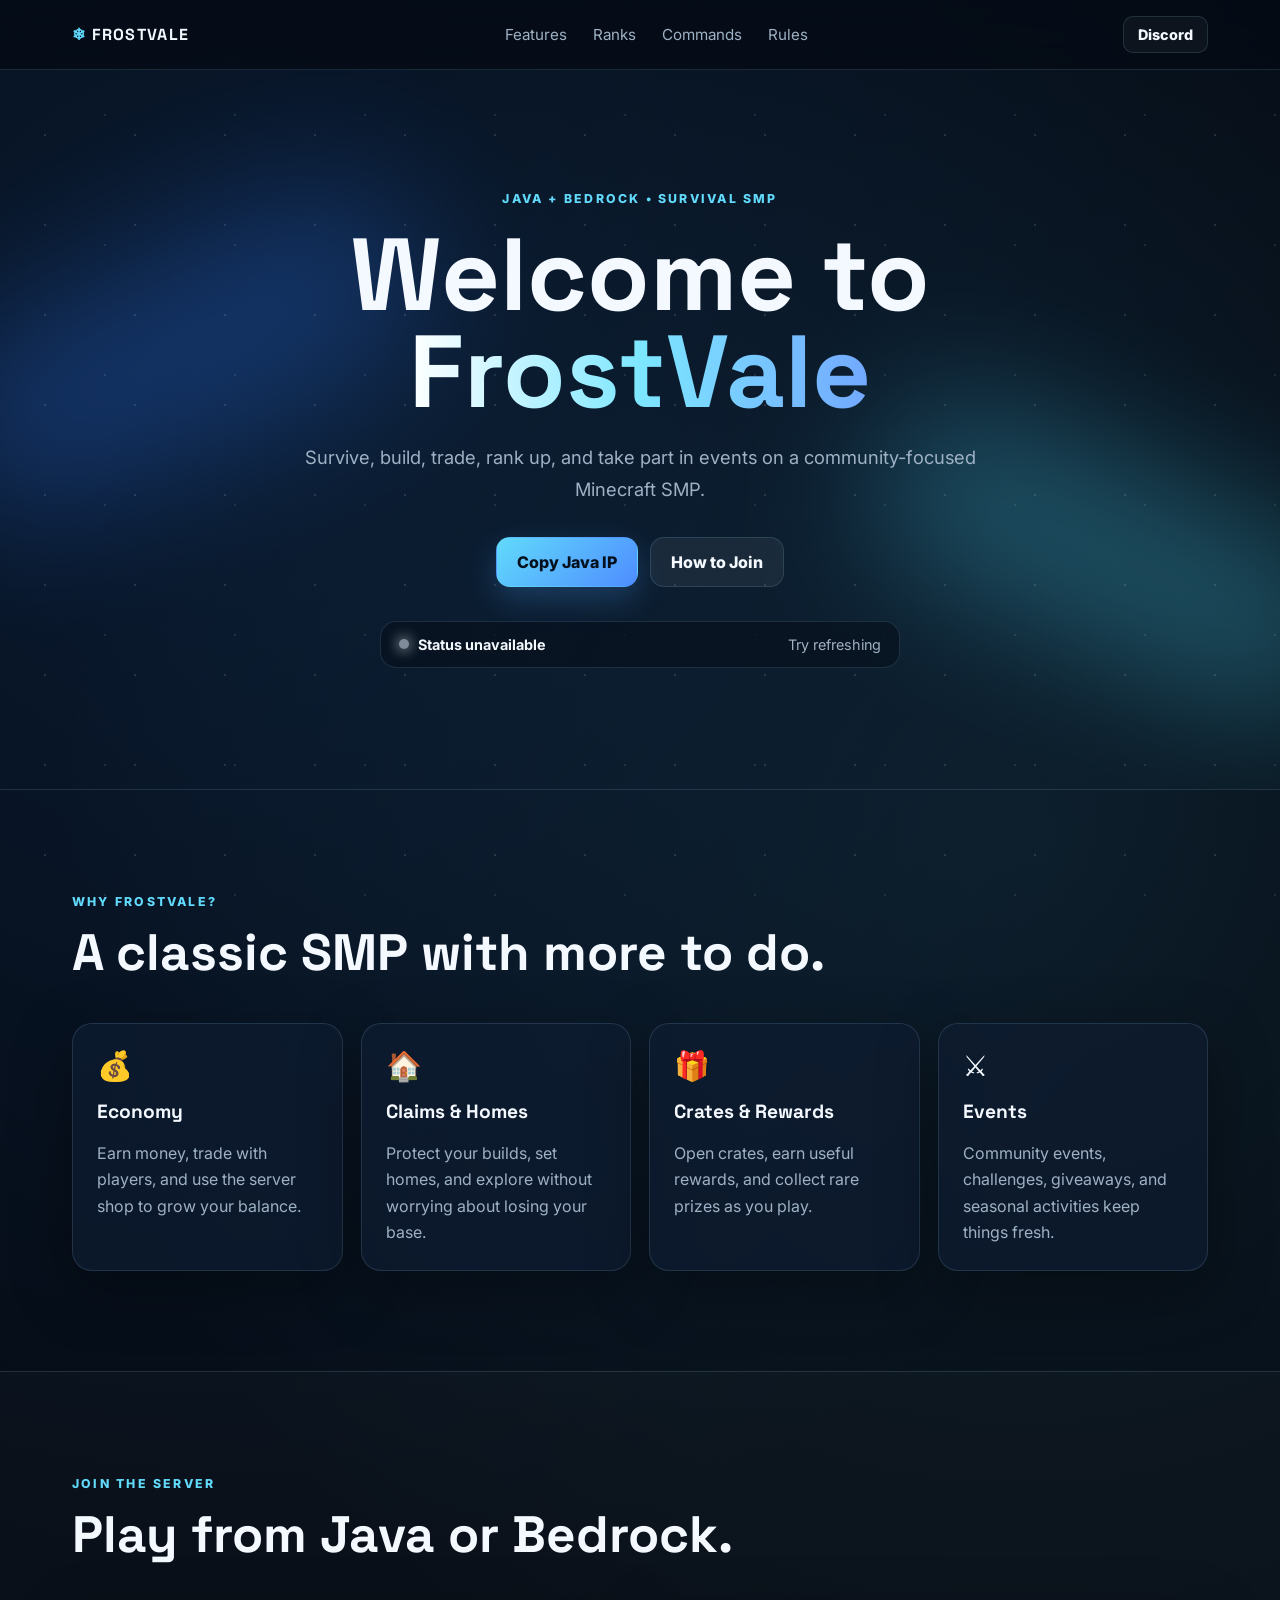
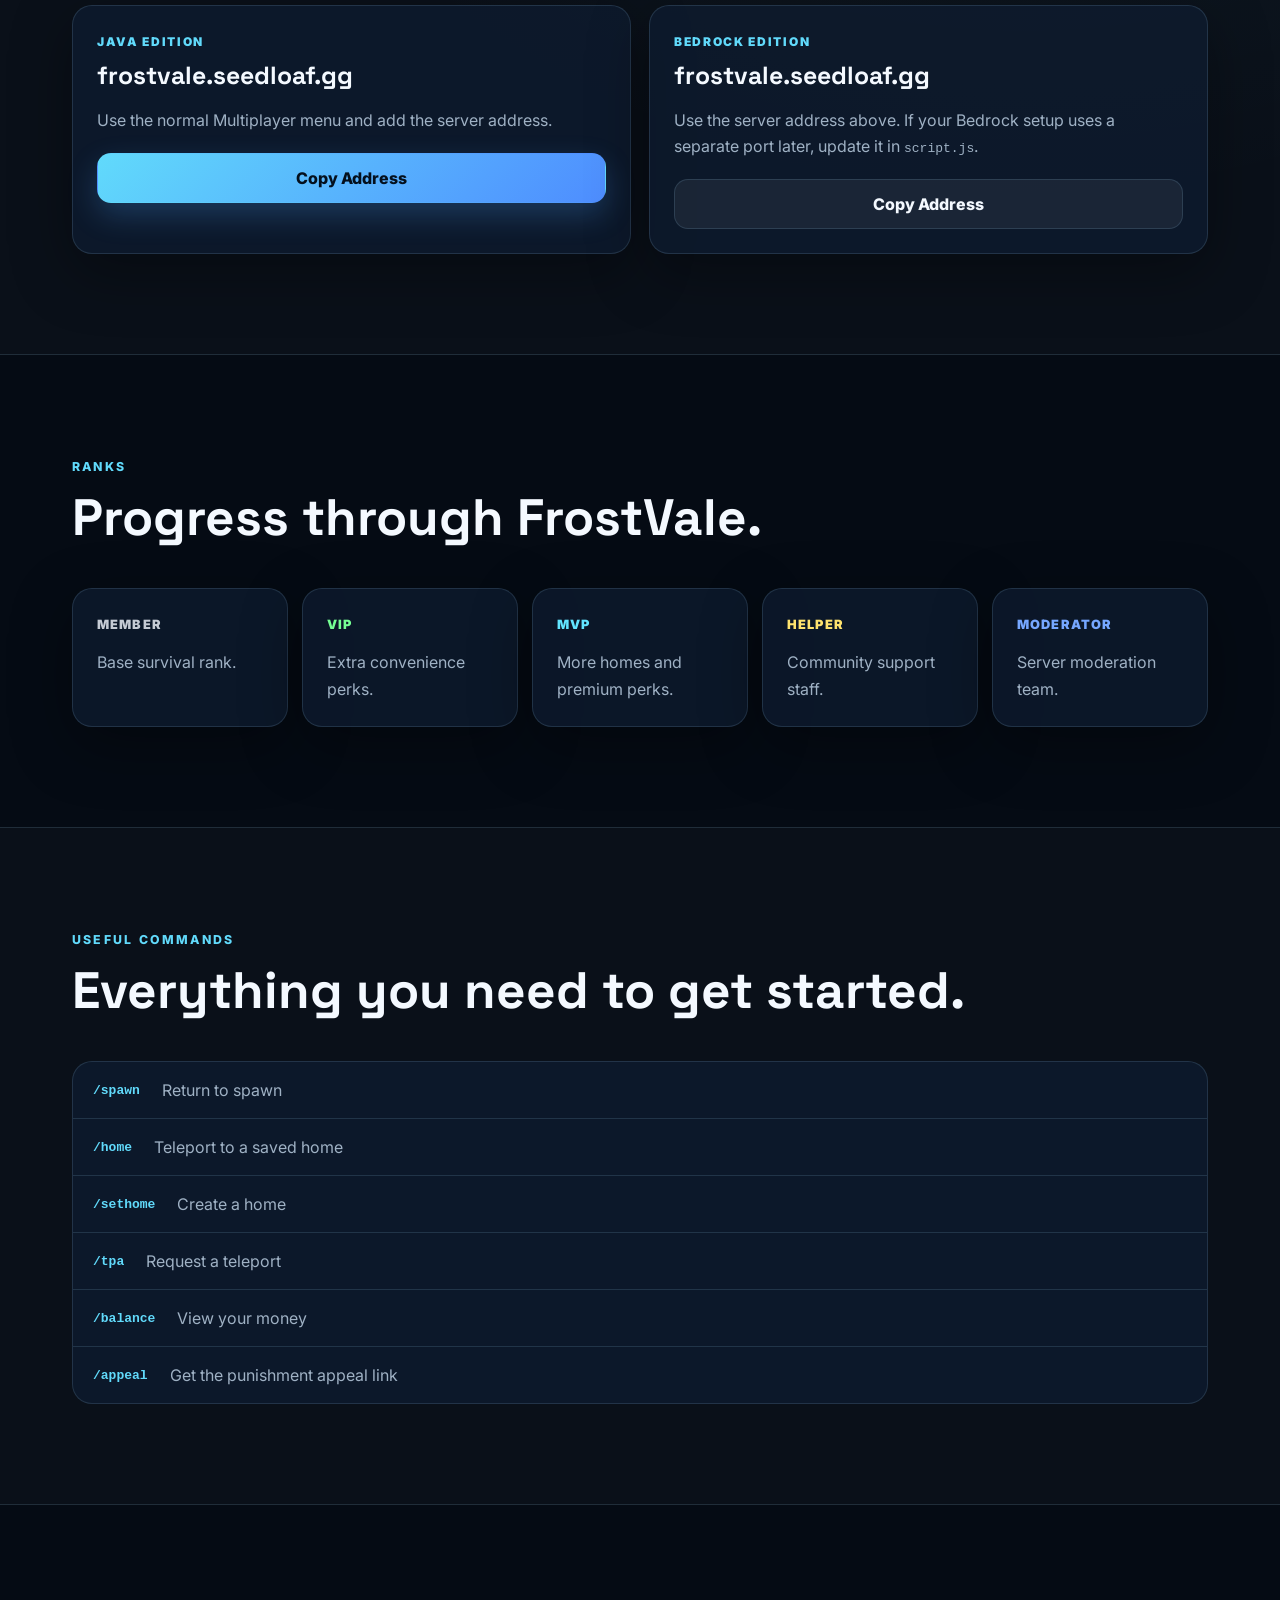
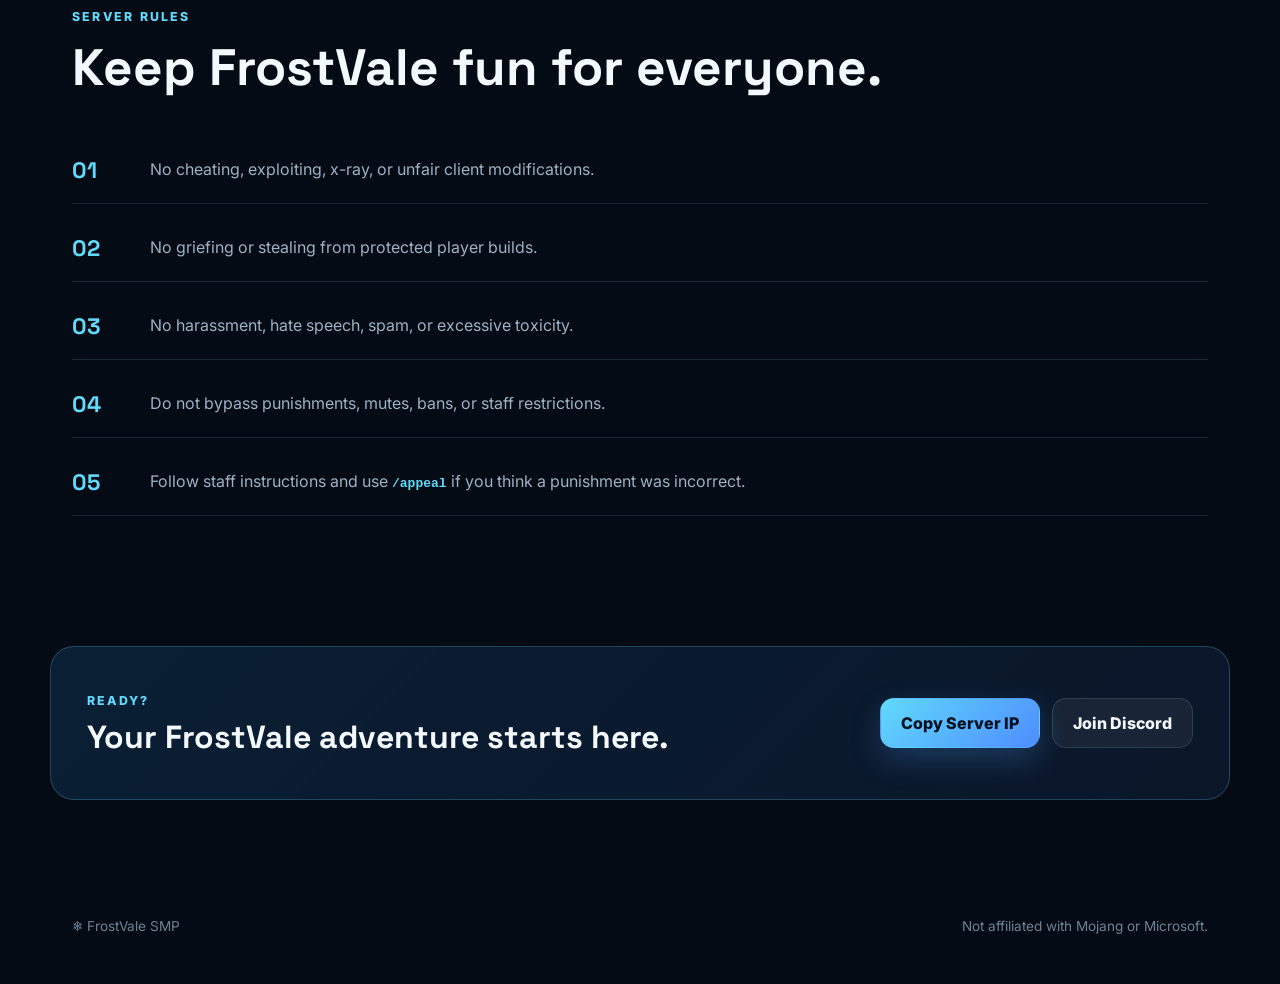
==== index.html @ 3aee522f "Add files via upload" ====
<!DOCTYPE html>
<html lang="en">
<head>
  <meta charset="UTF-8" />
  <meta name="viewport" content="width=device-width, initial-scale=1.0" />
  <meta name="theme-color" content="#08111f" />
  <meta name="description" content="FrostVale SMP — Survival, Economy, Ranks, Events, Java & Bedrock." />
  <title>FrostVale SMP</title>
  <link rel="preconnect" href="https://fonts.googleapis.com">
  <link rel="preconnect" href="https://fonts.gstatic.com" crossorigin>
  <link href="https://fonts.googleapis.com/css2?family=Inter:wght@400;500;600;700;800;900&family=Space+Grotesk:wght@600;700&display=swap" rel="stylesheet">
  <link rel="stylesheet" href="style.css" />
</head>
<body>
  <div class="snow" aria-hidden="true"></div>

  <header class="nav-wrap">
    <nav class="nav">
      <a class="brand" href="#home"><span>❄</span> FROSTVALE</a>
      <div class="nav-links">
        <a href="#features">Features</a>
        <a href="#ranks">Ranks</a>
        <a href="#commands">Commands</a>
        <a href="#rules">Rules</a>
      </div>
      <a class="btn btn-small btn-ghost" href="https://discord.gg/zsXkpkxPqH" target="_blank" rel="noopener">Discord</a>
    </nav>
  </header>

  <main>
    <section class="hero" id="home">
      <div class="aurora a1"></div>
      <div class="aurora a2"></div>
      <div class="hero-inner">
        <div class="eyebrow">JAVA + BEDROCK • SURVIVAL SMP</div>
        <h1>Welcome to <span>FrostVale</span></h1>
        <p class="hero-copy">Survive, build, trade, rank up, and take part in events on a community-focused Minecraft SMP.</p>

        <div class="hero-actions">
          <button class="btn btn-primary" data-copy="frostvale.seedloaf.gg">Copy Java IP</button>
          <a class="btn btn-secondary" href="#join">How to Join</a>
        </div>

        <div class="status-card">
          <div>
            <span class="status-dot" id="statusDot"></span>
            <strong id="statusText">Checking server...</strong>
          </div>
          <span id="playerCount">— players online</span>
        </div>
      </div>
    </section>

    <section class="section" id="features">
      <div class="section-head">
        <span class="eyebrow">WHY FROSTVALE?</span>
        <h2>A classic SMP with more to do.</h2>
      </div>
      <div class="grid features">
        <article class="card">
          <div class="icon">💰</div>
          <h3>Economy</h3>
          <p>Earn money, trade with players, and use the server shop to grow your balance.</p>
        </article>
        <article class="card">
          <div class="icon">🏠</div>
          <h3>Claims & Homes</h3>
          <p>Protect your builds, set homes, and explore without worrying about losing your base.</p>
        </article>
        <article class="card">
          <div class="icon">🎁</div>
          <h3>Crates & Rewards</h3>
          <p>Open crates, earn useful rewards, and collect rare prizes as you play.</p>
        </article>
        <article class="card">
          <div class="icon">⚔️</div>
          <h3>Events</h3>
          <p>Community events, challenges, giveaways, and seasonal activities keep things fresh.</p>
        </article>
      </div>
    </section>

    <section class="section alt" id="join">
      <div class="section-head">
        <span class="eyebrow">JOIN THE SERVER</span>
        <h2>Play from Java or Bedrock.</h2>
      </div>
      <div class="grid join-grid">
        <article class="join-card">
          <span class="platform">JAVA EDITION</span>
          <h3>frostvale.seedloaf.gg</h3>
          <p>Use the normal Multiplayer menu and add the server address.</p>
          <button class="btn btn-primary full" data-copy="frostvale.seedloaf.gg">Copy Address</button>
        </article>
        <article class="join-card">
          <span class="platform">BEDROCK EDITION</span>
          <h3>frostvale.seedloaf.gg</h3>
          <p>Use the server address above. If your Bedrock setup uses a separate port later, update it in <code>script.js</code>.</p>
          <button class="btn btn-secondary full" data-copy="frostvale.seedloaf.gg">Copy Address</button>
        </article>
      </div>
    </section>

    <section class="section" id="ranks">
      <div class="section-head">
        <span class="eyebrow">RANKS</span>
        <h2>Progress through FrostVale.</h2>
      </div>
      <div class="rank-row">
        <div class="rank-card"><span class="rank member">MEMBER</span><p>Base survival rank.</p></div>
        <div class="rank-card"><span class="rank vip">VIP</span><p>Extra convenience perks.</p></div>
        <div class="rank-card"><span class="rank mvp">MVP</span><p>More homes and premium perks.</p></div>
        <div class="rank-card"><span class="rank helper">HELPER</span><p>Community support staff.</p></div>
        <div class="rank-card"><span class="rank mod">MODERATOR</span><p>Server moderation team.</p></div>
      </div>
    </section>

    <section class="section alt" id="commands">
      <div class="section-head">
        <span class="eyebrow">USEFUL COMMANDS</span>
        <h2>Everything you need to get started.</h2>
      </div>
      <div class="command-list">
        <div><code>/spawn</code><span>Return to spawn</span></div>
        <div><code>/home</code><span>Teleport to a saved home</span></div>
        <div><code>/sethome</code><span>Create a home</span></div>
        <div><code>/tpa</code><span>Request a teleport</span></div>
        <div><code>/balance</code><span>View your money</span></div>
        <div><code>/appeal</code><span>Get the punishment appeal link</span></div>
      </div>
    </section>

    <section class="section" id="rules">
      <div class="section-head">
        <span class="eyebrow">SERVER RULES</span>
        <h2>Keep FrostVale fun for everyone.</h2>
      </div>
      <div class="rules">
        <div><strong>01</strong><p>No cheating, exploiting, x-ray, or unfair client modifications.</p></div>
        <div><strong>02</strong><p>No griefing or stealing from protected player builds.</p></div>
        <div><strong>03</strong><p>No harassment, hate speech, spam, or excessive toxicity.</p></div>
        <div><strong>04</strong><p>Do not bypass punishments, mutes, bans, or staff restrictions.</p></div>
        <div><strong>05</strong><p>Follow staff instructions and use <code>/appeal</code> if you think a punishment was incorrect.</p></div>
      </div>
    </section>

    <section class="cta">
      <div>
        <span class="eyebrow">READY?</span>
        <h2>Your FrostVale adventure starts here.</h2>
      </div>
      <div class="cta-actions">
        <button class="btn btn-primary" data-copy="frostvale.seedloaf.gg">Copy Server IP</button>
        <a class="btn btn-secondary" href="https://discord.gg/zsXkpkxPqH" target="_blank" rel="noopener">Join Discord</a>
      </div>
    </section>
  </main>

  <footer>
    <span>❄ FrostVale SMP</span>
    <span>Not affiliated with Mojang or Microsoft.</span>
  </footer>

  <div class="toast" id="toast">Copied!</div>
  <script src="script.js"></script>
</body>
</html>
---- style.css ----
:root{
  --bg:#050b14;
  --bg2:#091321;
  --card:rgba(14,29,49,.72);
  --line:rgba(162,219,255,.14);
  --text:#f4f9ff;
  --muted:#9fb1c4;
  --ice:#61dafb;
  --ice2:#7de7ff;
  --blue:#3887ff;
  --shadow:0 18px 60px rgba(0,0,0,.34);
}
*{box-sizing:border-box}
html{scroll-behavior:smooth}
body{
  margin:0;
  font-family:Inter,system-ui,sans-serif;
  background:
    radial-gradient(circle at 20% 10%,rgba(45,137,255,.12),transparent 30%),
    radial-gradient(circle at 80% 20%,rgba(97,218,251,.08),transparent 28%),
    var(--bg);
  color:var(--text);
}
a{color:inherit;text-decoration:none}
button{font:inherit}
.nav-wrap{
  position:sticky;top:0;z-index:20;
  backdrop-filter:blur(14px);
  background:rgba(5,11,20,.72);
  border-bottom:1px solid var(--line);
}
.nav{
  max-width:1180px;margin:auto;padding:16px 22px;
  display:flex;align-items:center;justify-content:space-between;gap:24px;
}
.brand{font-family:"Space Grotesk";font-weight:800;letter-spacing:.08em}
.brand span{color:var(--ice)}
.nav-links{display:flex;gap:26px;color:var(--muted);font-size:.95rem}
.nav-links a:hover{color:var(--text)}
.hero{
  min-height:720px;display:grid;place-items:center;position:relative;overflow:hidden;
  border-bottom:1px solid var(--line);
}
.hero-inner{position:relative;z-index:2;max-width:900px;text-align:center;padding:110px 22px}
.eyebrow{font-size:.77rem;font-weight:800;letter-spacing:.18em;color:var(--ice);text-transform:uppercase}
h1,h2,h3{font-family:"Space Grotesk",Inter,sans-serif}
h1{font-size:clamp(3.2rem,8vw,7rem);line-height:.95;margin:20px 0}
h1 span{
  color:transparent;background:linear-gradient(90deg,#fff,var(--ice2),#72a8ff);
  -webkit-background-clip:text;background-clip:text;
}
.hero-copy{max-width:720px;margin:0 auto;color:var(--muted);font-size:1.15rem;line-height:1.75}
.hero-actions,.cta-actions{display:flex;gap:12px;justify-content:center;flex-wrap:wrap;margin-top:32px}
.btn{
  border:1px solid transparent;border-radius:14px;padding:14px 20px;font-weight:800;
  cursor:pointer;transition:.2s ease;display:inline-flex;align-items:center;justify-content:center;
}
.btn:hover{transform:translateY(-2px)}
.btn-primary{background:linear-gradient(135deg,var(--ice),#4e8dff);color:#04101d;box-shadow:0 12px 30px rgba(74,164,255,.24)}
.btn-secondary{background:rgba(255,255,255,.06);border-color:var(--line);color:var(--text)}
.btn-ghost{border-color:var(--line);background:rgba(255,255,255,.04)}
.btn-small{padding:9px 14px;border-radius:10px;font-size:.9rem}
.full{width:100%}
.status-card{
  margin:34px auto 0;max-width:520px;padding:14px 18px;border:1px solid var(--line);
  border-radius:16px;background:rgba(7,17,30,.72);display:flex;justify-content:space-between;
  align-items:center;gap:18px;color:var(--muted);font-size:.9rem;
}
.status-card div{display:flex;align-items:center;gap:9px;color:var(--text)}
.status-dot{width:10px;height:10px;border-radius:50%;background:#7f8b99;box-shadow:0 0 14px currentColor}
.status-dot.online{background:#56f39a}
.status-dot.offline{background:#ff657a}
.aurora{position:absolute;filter:blur(70px);opacity:.28;border-radius:999px}
.a1{width:520px;height:200px;background:#2f7cff;left:-80px;top:180px;transform:rotate(-25deg)}
.a2{width:520px;height:180px;background:#4de0ff;right:-100px;bottom:140px;transform:rotate(24deg)}
.section{max-width:1180px;margin:auto;padding:100px 22px}
.alt{max-width:none;background:rgba(255,255,255,.018);border-top:1px solid var(--line);border-bottom:1px solid var(--line)}
.alt>*{max-width:1136px;margin-left:auto;margin-right:auto}
.section-head{margin-bottom:38px}
.section-head h2{font-size:clamp(2rem,4vw,3.3rem);margin:10px 0 0}
.grid{display:grid;gap:18px}
.features{grid-template-columns:repeat(4,1fr)}
.card,.join-card,.rank-card{
  border:1px solid var(--line);background:var(--card);border-radius:20px;padding:24px;box-shadow:var(--shadow)
}
.icon{font-size:1.8rem}
.card h3{font-size:1.2rem;margin:16px 0 8px}
.card p,.rank-card p,.join-card p{color:var(--muted);line-height:1.65;margin-bottom:0}
.join-grid{grid-template-columns:repeat(2,1fr)}
.join-card h3{font-size:1.55rem;margin:10px 0}
.platform{font-size:.75rem;letter-spacing:.14em;font-weight:900;color:var(--ice)}
.join-card .btn{margin-top:20px}
.rank-row{display:grid;grid-template-columns:repeat(5,1fr);gap:14px}
.rank{display:inline-block;font-weight:900;font-size:.8rem;letter-spacing:.09em}
.member{color:#c5cbd4}.vip{color:#75ff93}.mvp{color:#62e4ff}.helper{color:#ffe36e}.mod{color:#76a7ff}
.command-list{border:1px solid var(--line);border-radius:20px;overflow:hidden;background:var(--card)}
.command-list div{display:flex;align-items:center;gap:22px;padding:18px 20px;border-bottom:1px solid var(--line)}
.command-list div:last-child{border-bottom:0}
.command-list code,.rules code{color:var(--ice);font-weight:800}
.command-list span{color:var(--muted)}
.rules{display:grid;gap:12px}
.rules div{display:grid;grid-template-columns:60px 1fr;gap:18px;padding:18px 0;border-bottom:1px solid var(--line)}
.rules strong{color:var(--ice);font-family:"Space Grotesk";font-size:1.4rem}
.rules p{margin:0;color:var(--muted);line-height:1.65}
.cta{
  max-width:1180px;margin:30px auto 90px;padding:42px 36px;border:1px solid rgba(97,218,251,.24);
  border-radius:24px;background:linear-gradient(135deg,rgba(30,102,170,.22),rgba(20,40,72,.4));
  display:flex;align-items:center;justify-content:space-between;gap:30px;
}
.cta h2{font-size:2rem;margin:8px 0 0}
.cta-actions{margin:0;justify-content:flex-end}
footer{
  max-width:1180px;margin:auto;padding:28px 22px 50px;display:flex;justify-content:space-between;
  gap:20px;color:#6f8295;font-size:.85rem
}
.toast{
  position:fixed;left:50%;bottom:28px;transform:translate(-50%,20px);opacity:0;
  background:#eaf8ff;color:#07101b;padding:11px 16px;border-radius:12px;font-weight:800;
  transition:.22s;z-index:50;pointer-events:none
}
.toast.show{opacity:1;transform:translate(-50%,0)}
.snow,.snow:before,.snow:after{
  position:fixed;inset:0;pointer-events:none;z-index:1;
  background-image:
    radial-gradient(circle,#fff 1px,transparent 1.5px),
    radial-gradient(circle,#9edfff 1px,transparent 1.5px);
  background-size:90px 90px,130px 130px;
  background-position:0 0,40px 50px;
  opacity:.12;
  animation:snow 24s linear infinite;
}
.snow:before,.snow:after{content:"";position:absolute}
.snow:before{background-size:160px 160px;opacity:.08;animation-duration:36s}
.snow:after{background-size:210px 210px;opacity:.06;animation-duration:48s}
@keyframes snow{to{background-position:0 900px,40px 950px}}
@media(max-width:900px){
  .nav-links{display:none}
  .features{grid-template-columns:repeat(2,1fr)}
  .rank-row{grid-template-columns:repeat(2,1fr)}
  .cta{flex-direction:column;align-items:flex-start}
}
@media(max-width:620px){
  .features,.join-grid,.rank-row{grid-template-columns:1fr}
  .hero{min-height:640px}
  .hero-inner{padding-top:80px}
  .status-card{align-items:flex-start;flex-direction:column}
  .nav{padding:13px 16px}
  .section{padding:72px 16px}
  .cta{margin:20px 16px 60px;padding:28px 22px}
  footer{flex-direction:column;padding:24px 16px 40px}
}
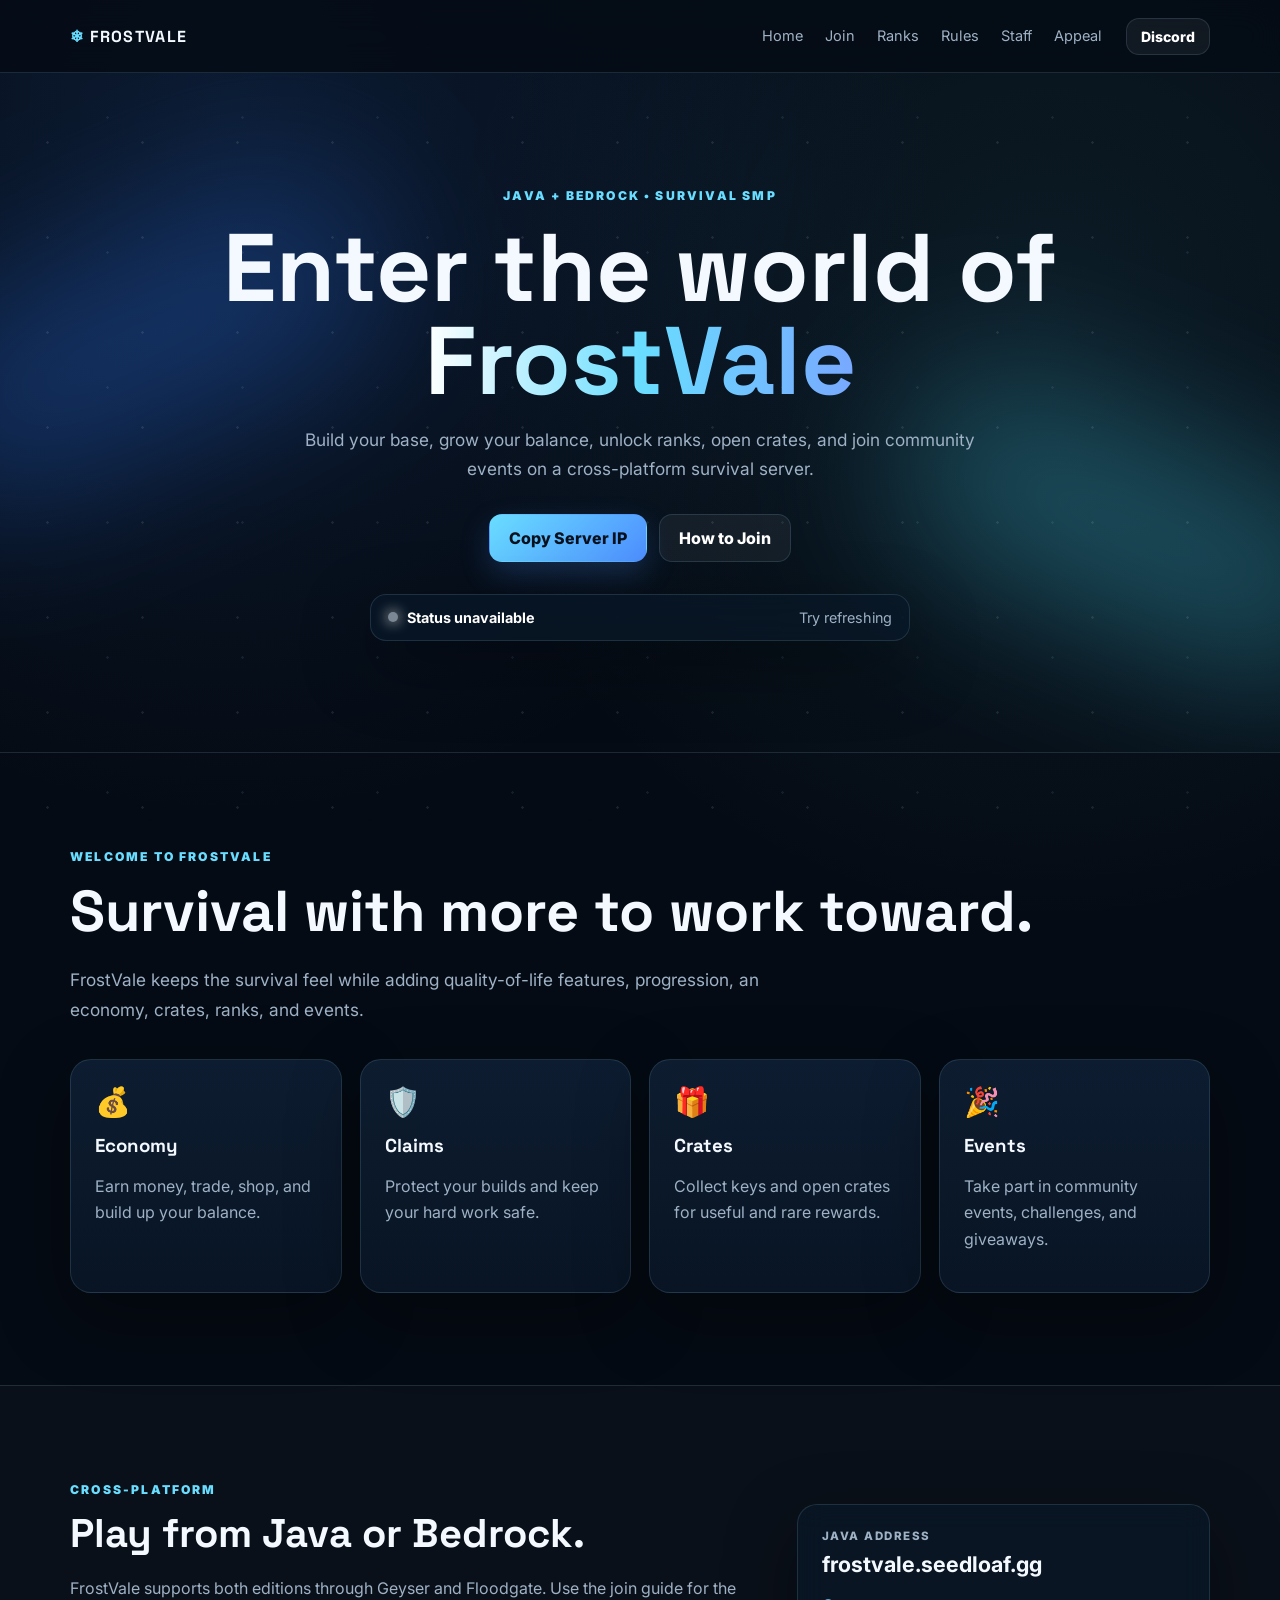
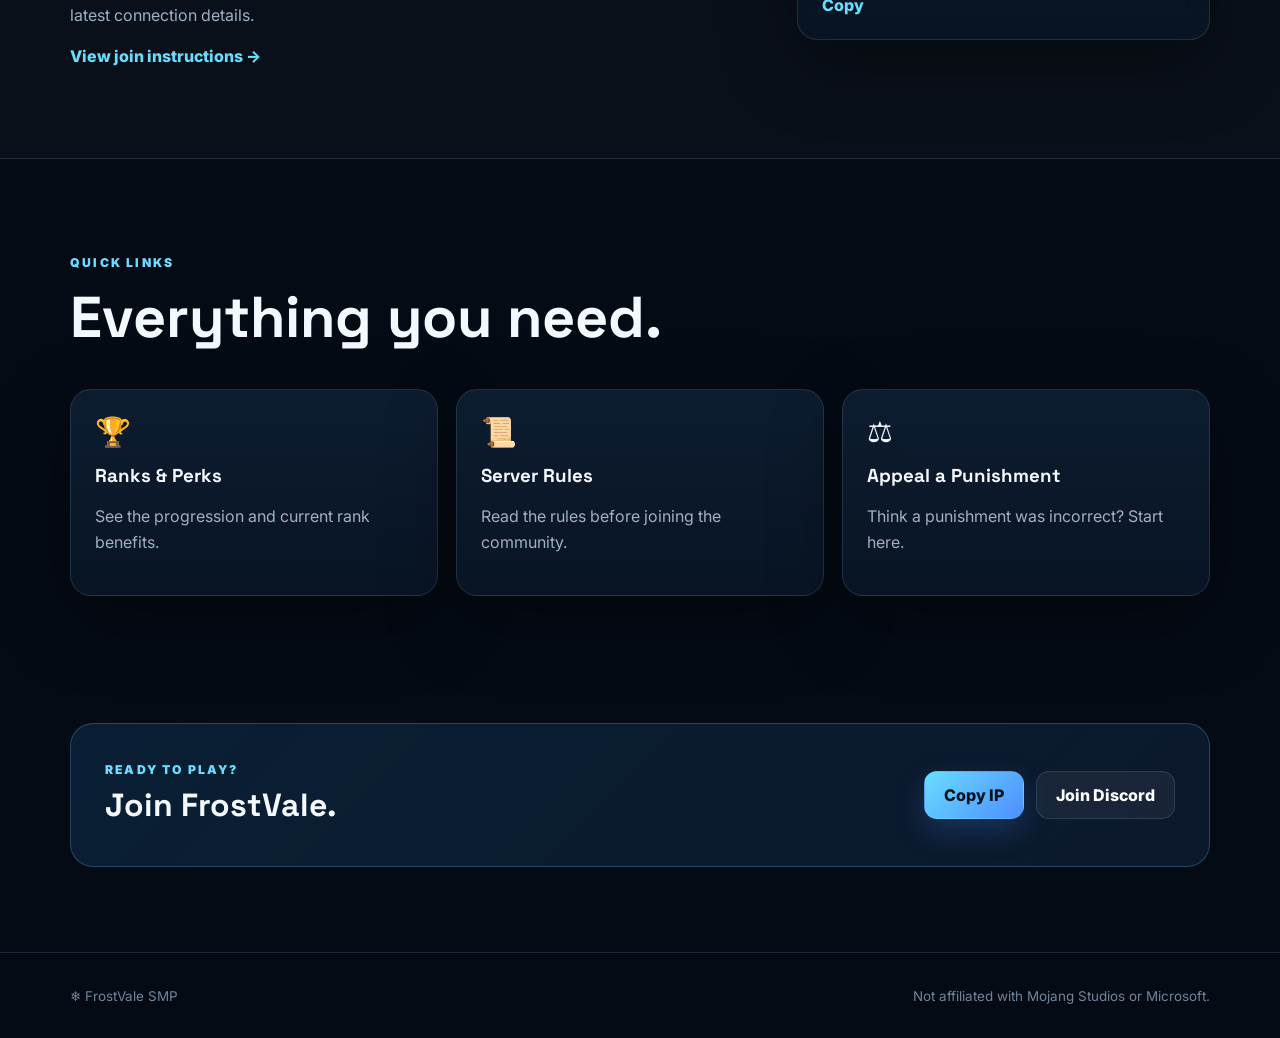
==== commit 380164b1: "Add files via upload" ====
--- a/index.html
+++ b/index.html
@@ -1,167 +1,112 @@
-<!DOCTYPE html>
+<!doctype html>
 <html lang="en">
 <head>
-  <meta charset="UTF-8" />
-  <meta name="viewport" content="width=device-width, initial-scale=1.0" />
-  <meta name="theme-color" content="#08111f" />
-  <meta name="description" content="FrostVale SMP — Survival, Economy, Ranks, Events, Java & Bedrock." />
-  <title>FrostVale SMP</title>
+  <meta charset="utf-8">
+  <meta name="viewport" content="width=device-width,initial-scale=1">
+  <meta name="theme-color" content="#07111f">
+  <meta name="description" content="FrostVale SMP — survival, economy, ranks, crates, events, Java and Bedrock.">
+  <title>Home | FrostVale</title>
   <link rel="preconnect" href="https://fonts.googleapis.com">
   <link rel="preconnect" href="https://fonts.gstatic.com" crossorigin>
   <link href="https://fonts.googleapis.com/css2?family=Inter:wght@400;500;600;700;800;900&family=Space+Grotesk:wght@600;700&display=swap" rel="stylesheet">
-  <link rel="stylesheet" href="style.css" />
+  <link rel="stylesheet" href="style.css">
 </head>
 <body>
   <div class="snow" aria-hidden="true"></div>
-
-  <header class="nav-wrap">
-    <nav class="nav">
-      <a class="brand" href="#home"><span>❄</span> FROSTVALE</a>
-      <div class="nav-links">
-        <a href="#features">Features</a>
-        <a href="#ranks">Ranks</a>
-        <a href="#commands">Commands</a>
-        <a href="#rules">Rules</a>
-      </div>
-      <a class="btn btn-small btn-ghost" href="https://discord.gg/zsXkpkxPqH" target="_blank" rel="noopener">Discord</a>
-    </nav>
-  </header>
+  
+<header class="site-header">
+  <nav class="nav container">
+    <a class="brand" href="index.html"><span>❄</span> FROSTVALE</a>
+    <button class="mobile-menu" aria-label="Open navigation">☰</button>
+    <div class="nav-links">
+      <a href="index.html">Home</a>
+      <a href="join.html">Join</a>
+      <a href="ranks.html">Ranks</a>
+      <a href="rules.html">Rules</a>
+      <a href="staff.html">Staff</a>
+      <a href="appeal.html">Appeal</a>
+    </div>
+    <a class="btn btn-small btn-ghost nav-discord" href="https://discord.gg/zsXkpkxPqH" target="_blank" rel="noopener">Discord</a>
+  </nav>
+</header>
 
   <main>
-    <section class="hero" id="home">
-      <div class="aurora a1"></div>
-      <div class="aurora a2"></div>
-      <div class="hero-inner">
-        <div class="eyebrow">JAVA + BEDROCK • SURVIVAL SMP</div>
-        <h1>Welcome to <span>FrostVale</span></h1>
-        <p class="hero-copy">Survive, build, trade, rank up, and take part in events on a community-focused Minecraft SMP.</p>
+<section class="hero home-hero">
+  <div class="glow glow-a"></div><div class="glow glow-b"></div>
+  <div class="container hero-content">
+    <span class="eyebrow">JAVA + BEDROCK • SURVIVAL SMP</span>
+    <h1>Enter the world of <span>FrostVale</span></h1>
+    <p>Build your base, grow your balance, unlock ranks, open crates, and join community events on a cross-platform survival server.</p>
+    <div class="actions">
+      <button class="btn btn-primary" data-copy="frostvale.seedloaf.gg">Copy Server IP</button>
+      <a class="btn btn-secondary" href="join.html">How to Join</a>
+    </div>
+    <div class="server-status glass">
+      <div><span class="status-dot" id="statusDot"></span><strong id="statusText">Checking server...</strong></div>
+      <span id="playerCount">— players online</span>
+    </div>
+  </div>
+</section>
 
-        <div class="hero-actions">
-          <button class="btn btn-primary" data-copy="frostvale.seedloaf.gg">Copy Java IP</button>
-          <a class="btn btn-secondary" href="#join">How to Join</a>
-        </div>
+<section class="section container">
+  <div class="section-heading">
+    <span class="eyebrow">WELCOME TO FROSTVALE</span>
+    <h2>Survival with more to work toward.</h2>
+    <p>FrostVale keeps the survival feel while adding quality-of-life features, progression, an economy, crates, ranks, and events.</p>
+  </div>
+  <div class="grid four">
+    <article class="card"><div class="icon">💰</div><h3>Economy</h3><p>Earn money, trade, shop, and build up your balance.</p></article>
+    <article class="card"><div class="icon">🛡️</div><h3>Claims</h3><p>Protect your builds and keep your hard work safe.</p></article>
+    <article class="card"><div class="icon">🎁</div><h3>Crates</h3><p>Collect keys and open crates for useful and rare rewards.</p></article>
+    <article class="card"><div class="icon">🎉</div><h3>Events</h3><p>Take part in community events, challenges, and giveaways.</p></article>
+  </div>
+</section>
 
-        <div class="status-card">
-          <div>
-            <span class="status-dot" id="statusDot"></span>
-            <strong id="statusText">Checking server...</strong>
-          </div>
-          <span id="playerCount">— players online</span>
-        </div>
-      </div>
-    </section>
+<section class="section tinted">
+  <div class="container split">
+    <div>
+      <span class="eyebrow">CROSS-PLATFORM</span>
+      <h2>Play from Java or Bedrock.</h2>
+      <p class="muted">FrostVale supports both editions through Geyser and Floodgate. Use the join guide for the latest connection details.</p>
+      <a class="text-link" href="join.html">View join instructions →</a>
+    </div>
+    <div class="glass connection-mini">
+      <span>JAVA ADDRESS</span>
+      <strong>frostvale.seedloaf.gg</strong>
+      <button class="copy-link" data-copy="frostvale.seedloaf.gg">Copy</button>
+    </div>
+  </div>
+</section>
 
-    <section class="section" id="features">
-      <div class="section-head">
-        <span class="eyebrow">WHY FROSTVALE?</span>
-        <h2>A classic SMP with more to do.</h2>
-      </div>
-      <div class="grid features">
-        <article class="card">
-          <div class="icon">💰</div>
-          <h3>Economy</h3>
-          <p>Earn money, trade with players, and use the server shop to grow your balance.</p>
-        </article>
-        <article class="card">
-          <div class="icon">🏠</div>
-          <h3>Claims & Homes</h3>
-          <p>Protect your builds, set homes, and explore without worrying about losing your base.</p>
-        </article>
-        <article class="card">
-          <div class="icon">🎁</div>
-          <h3>Crates & Rewards</h3>
-          <p>Open crates, earn useful rewards, and collect rare prizes as you play.</p>
-        </article>
-        <article class="card">
-          <div class="icon">⚔️</div>
-          <h3>Events</h3>
-          <p>Community events, challenges, giveaways, and seasonal activities keep things fresh.</p>
-        </article>
-      </div>
-    </section>
+<section class="section container">
+  <div class="section-heading">
+    <span class="eyebrow">QUICK LINKS</span>
+    <h2>Everything you need.</h2>
+  </div>
+  <div class="grid three">
+    <a class="card link-card" href="ranks.html"><span>🏆</span><h3>Ranks & Perks</h3><p>See the progression and current rank benefits.</p></a>
+    <a class="card link-card" href="rules.html"><span>📜</span><h3>Server Rules</h3><p>Read the rules before joining the community.</p></a>
+    <a class="card link-card" href="appeal.html"><span>⚖️</span><h3>Appeal a Punishment</h3><p>Think a punishment was incorrect? Start here.</p></a>
+  </div>
+</section>
 
-    <section class="section alt" id="join">
-      <div class="section-head">
-        <span class="eyebrow">JOIN THE SERVER</span>
-        <h2>Play from Java or Bedrock.</h2>
-      </div>
-      <div class="grid join-grid">
-        <article class="join-card">
-          <span class="platform">JAVA EDITION</span>
-          <h3>frostvale.seedloaf.gg</h3>
-          <p>Use the normal Multiplayer menu and add the server address.</p>
-          <button class="btn btn-primary full" data-copy="frostvale.seedloaf.gg">Copy Address</button>
-        </article>
-        <article class="join-card">
-          <span class="platform">BEDROCK EDITION</span>
-          <h3>frostvale.seedloaf.gg</h3>
-          <p>Use the server address above. If your Bedrock setup uses a separate port later, update it in <code>script.js</code>.</p>
-          <button class="btn btn-secondary full" data-copy="frostvale.seedloaf.gg">Copy Address</button>
-        </article>
-      </div>
-    </section>
+<section class="cta container">
+  <div><span class="eyebrow">READY TO PLAY?</span><h2>Join FrostVale.</h2></div>
+  <div class="actions compact">
+    <button class="btn btn-primary" data-copy="frostvale.seedloaf.gg">Copy IP</button>
+    <a class="btn btn-secondary" href="https://discord.gg/zsXkpkxPqH" target="_blank" rel="noopener">Join Discord</a>
+  </div>
+</section>
+</main>
+  
+<footer class="footer">
+  <div class="container footer-inner">
+    <span>❄ FrostVale SMP</span>
+    <span>Not affiliated with Mojang Studios or Microsoft.</span>
+  </div>
+</footer>
+<div class="toast" id="toast">Copied!</div>
+<script src="script.js"></script>
 
-    <section class="section" id="ranks">
-      <div class="section-head">
-        <span class="eyebrow">RANKS</span>
-        <h2>Progress through FrostVale.</h2>
-      </div>
-      <div class="rank-row">
-        <div class="rank-card"><span class="rank member">MEMBER</span><p>Base survival rank.</p></div>
-        <div class="rank-card"><span class="rank vip">VIP</span><p>Extra convenience perks.</p></div>
-        <div class="rank-card"><span class="rank mvp">MVP</span><p>More homes and premium perks.</p></div>
-        <div class="rank-card"><span class="rank helper">HELPER</span><p>Community support staff.</p></div>
-        <div class="rank-card"><span class="rank mod">MODERATOR</span><p>Server moderation team.</p></div>
-      </div>
-    </section>
-
-    <section class="section alt" id="commands">
-      <div class="section-head">
-        <span class="eyebrow">USEFUL COMMANDS</span>
-        <h2>Everything you need to get started.</h2>
-      </div>
-      <div class="command-list">
-        <div><code>/spawn</code><span>Return to spawn</span></div>
-        <div><code>/home</code><span>Teleport to a saved home</span></div>
-        <div><code>/sethome</code><span>Create a home</span></div>
-        <div><code>/tpa</code><span>Request a teleport</span></div>
-        <div><code>/balance</code><span>View your money</span></div>
-        <div><code>/appeal</code><span>Get the punishment appeal link</span></div>
-      </div>
-    </section>
-
-    <section class="section" id="rules">
-      <div class="section-head">
-        <span class="eyebrow">SERVER RULES</span>
-        <h2>Keep FrostVale fun for everyone.</h2>
-      </div>
-      <div class="rules">
-        <div><strong>01</strong><p>No cheating, exploiting, x-ray, or unfair client modifications.</p></div>
-        <div><strong>02</strong><p>No griefing or stealing from protected player builds.</p></div>
-        <div><strong>03</strong><p>No harassment, hate speech, spam, or excessive toxicity.</p></div>
-        <div><strong>04</strong><p>Do not bypass punishments, mutes, bans, or staff restrictions.</p></div>
-        <div><strong>05</strong><p>Follow staff instructions and use <code>/appeal</code> if you think a punishment was incorrect.</p></div>
-      </div>
-    </section>
-
-    <section class="cta">
-      <div>
-        <span class="eyebrow">READY?</span>
-        <h2>Your FrostVale adventure starts here.</h2>
-      </div>
-      <div class="cta-actions">
-        <button class="btn btn-primary" data-copy="frostvale.seedloaf.gg">Copy Server IP</button>
-        <a class="btn btn-secondary" href="https://discord.gg/zsXkpkxPqH" target="_blank" rel="noopener">Join Discord</a>
-      </div>
-    </section>
-  </main>
-
-  <footer>
-    <span>❄ FrostVale SMP</span>
-    <span>Not affiliated with Mojang or Microsoft.</span>
-  </footer>
-
-  <div class="toast" id="toast">Copied!</div>
-  <script src="script.js"></script>
 </body>
 </html>
--- a/style.css
+++ b/style.css
@@ -1,151 +1,44 @@
 :root{
-  --bg:#050b14;
-  --bg2:#091321;
-  --card:rgba(14,29,49,.72);
-  --line:rgba(162,219,255,.14);
-  --text:#f4f9ff;
-  --muted:#9fb1c4;
-  --ice:#61dafb;
-  --ice2:#7de7ff;
-  --blue:#3887ff;
-  --shadow:0 18px 60px rgba(0,0,0,.34);
+  --bg:#050b14;--bg2:#07111f;--panel:#0b1829;--panel2:#0f2035;
+  --line:rgba(165,220,255,.14);--text:#f4f9ff;--muted:#9eb1c5;
+  --ice:#69ddff;--ice2:#8ceaff;--blue:#4d8eff;
+  --shadow:0 24px 70px rgba(0,0,0,.35)
 }
-*{box-sizing:border-box}
-html{scroll-behavior:smooth}
-body{
-  margin:0;
-  font-family:Inter,system-ui,sans-serif;
-  background:
-    radial-gradient(circle at 20% 10%,rgba(45,137,255,.12),transparent 30%),
-    radial-gradient(circle at 80% 20%,rgba(97,218,251,.08),transparent 28%),
-    var(--bg);
-  color:var(--text);
+*{box-sizing:border-box} html{scroll-behavior:smooth} body{
+  margin:0;font-family:Inter,system-ui,sans-serif;color:var(--text);background:
+  radial-gradient(circle at 18% 4%,rgba(57,136,255,.12),transparent 26%),
+  radial-gradient(circle at 82% 12%,rgba(90,223,255,.08),transparent 24%),var(--bg)
 }
-a{color:inherit;text-decoration:none}
-button{font:inherit}
-.nav-wrap{
-  position:sticky;top:0;z-index:20;
-  backdrop-filter:blur(14px);
-  background:rgba(5,11,20,.72);
-  border-bottom:1px solid var(--line);
-}
-.nav{
-  max-width:1180px;margin:auto;padding:16px 22px;
-  display:flex;align-items:center;justify-content:space-between;gap:24px;
-}
-.brand{font-family:"Space Grotesk";font-weight:800;letter-spacing:.08em}
-.brand span{color:var(--ice)}
-.nav-links{display:flex;gap:26px;color:var(--muted);font-size:.95rem}
-.nav-links a:hover{color:var(--text)}
-.hero{
-  min-height:720px;display:grid;place-items:center;position:relative;overflow:hidden;
-  border-bottom:1px solid var(--line);
-}
-.hero-inner{position:relative;z-index:2;max-width:900px;text-align:center;padding:110px 22px}
-.eyebrow{font-size:.77rem;font-weight:800;letter-spacing:.18em;color:var(--ice);text-transform:uppercase}
-h1,h2,h3{font-family:"Space Grotesk",Inter,sans-serif}
-h1{font-size:clamp(3.2rem,8vw,7rem);line-height:.95;margin:20px 0}
-h1 span{
-  color:transparent;background:linear-gradient(90deg,#fff,var(--ice2),#72a8ff);
-  -webkit-background-clip:text;background-clip:text;
-}
-.hero-copy{max-width:720px;margin:0 auto;color:var(--muted);font-size:1.15rem;line-height:1.75}
-.hero-actions,.cta-actions{display:flex;gap:12px;justify-content:center;flex-wrap:wrap;margin-top:32px}
-.btn{
-  border:1px solid transparent;border-radius:14px;padding:14px 20px;font-weight:800;
-  cursor:pointer;transition:.2s ease;display:inline-flex;align-items:center;justify-content:center;
-}
-.btn:hover{transform:translateY(-2px)}
-.btn-primary{background:linear-gradient(135deg,var(--ice),#4e8dff);color:#04101d;box-shadow:0 12px 30px rgba(74,164,255,.24)}
-.btn-secondary{background:rgba(255,255,255,.06);border-color:var(--line);color:var(--text)}
-.btn-ghost{border-color:var(--line);background:rgba(255,255,255,.04)}
-.btn-small{padding:9px 14px;border-radius:10px;font-size:.9rem}
-.full{width:100%}
-.status-card{
-  margin:34px auto 0;max-width:520px;padding:14px 18px;border:1px solid var(--line);
-  border-radius:16px;background:rgba(7,17,30,.72);display:flex;justify-content:space-between;
-  align-items:center;gap:18px;color:var(--muted);font-size:.9rem;
-}
-.status-card div{display:flex;align-items:center;gap:9px;color:var(--text)}
-.status-dot{width:10px;height:10px;border-radius:50%;background:#7f8b99;box-shadow:0 0 14px currentColor}
-.status-dot.online{background:#56f39a}
-.status-dot.offline{background:#ff657a}
-.aurora{position:absolute;filter:blur(70px);opacity:.28;border-radius:999px}
-.a1{width:520px;height:200px;background:#2f7cff;left:-80px;top:180px;transform:rotate(-25deg)}
-.a2{width:520px;height:180px;background:#4de0ff;right:-100px;bottom:140px;transform:rotate(24deg)}
-.section{max-width:1180px;margin:auto;padding:100px 22px}
-.alt{max-width:none;background:rgba(255,255,255,.018);border-top:1px solid var(--line);border-bottom:1px solid var(--line)}
-.alt>*{max-width:1136px;margin-left:auto;margin-right:auto}
-.section-head{margin-bottom:38px}
-.section-head h2{font-size:clamp(2rem,4vw,3.3rem);margin:10px 0 0}
-.grid{display:grid;gap:18px}
-.features{grid-template-columns:repeat(4,1fr)}
-.card,.join-card,.rank-card{
-  border:1px solid var(--line);background:var(--card);border-radius:20px;padding:24px;box-shadow:var(--shadow)
-}
-.icon{font-size:1.8rem}
-.card h3{font-size:1.2rem;margin:16px 0 8px}
-.card p,.rank-card p,.join-card p{color:var(--muted);line-height:1.65;margin-bottom:0}
-.join-grid{grid-template-columns:repeat(2,1fr)}
-.join-card h3{font-size:1.55rem;margin:10px 0}
-.platform{font-size:.75rem;letter-spacing:.14em;font-weight:900;color:var(--ice)}
-.join-card .btn{margin-top:20px}
-.rank-row{display:grid;grid-template-columns:repeat(5,1fr);gap:14px}
-.rank{display:inline-block;font-weight:900;font-size:.8rem;letter-spacing:.09em}
-.member{color:#c5cbd4}.vip{color:#75ff93}.mvp{color:#62e4ff}.helper{color:#ffe36e}.mod{color:#76a7ff}
-.command-list{border:1px solid var(--line);border-radius:20px;overflow:hidden;background:var(--card)}
-.command-list div{display:flex;align-items:center;gap:22px;padding:18px 20px;border-bottom:1px solid var(--line)}
-.command-list div:last-child{border-bottom:0}
-.command-list code,.rules code{color:var(--ice);font-weight:800}
-.command-list span{color:var(--muted)}
-.rules{display:grid;gap:12px}
-.rules div{display:grid;grid-template-columns:60px 1fr;gap:18px;padding:18px 0;border-bottom:1px solid var(--line)}
-.rules strong{color:var(--ice);font-family:"Space Grotesk";font-size:1.4rem}
-.rules p{margin:0;color:var(--muted);line-height:1.65}
-.cta{
-  max-width:1180px;margin:30px auto 90px;padding:42px 36px;border:1px solid rgba(97,218,251,.24);
-  border-radius:24px;background:linear-gradient(135deg,rgba(30,102,170,.22),rgba(20,40,72,.4));
-  display:flex;align-items:center;justify-content:space-between;gap:30px;
-}
-.cta h2{font-size:2rem;margin:8px 0 0}
-.cta-actions{margin:0;justify-content:flex-end}
-footer{
-  max-width:1180px;margin:auto;padding:28px 22px 50px;display:flex;justify-content:space-between;
-  gap:20px;color:#6f8295;font-size:.85rem
-}
-.toast{
-  position:fixed;left:50%;bottom:28px;transform:translate(-50%,20px);opacity:0;
-  background:#eaf8ff;color:#07101b;padding:11px 16px;border-radius:12px;font-weight:800;
-  transition:.22s;z-index:50;pointer-events:none
-}
-.toast.show{opacity:1;transform:translate(-50%,0)}
-.snow,.snow:before,.snow:after{
-  position:fixed;inset:0;pointer-events:none;z-index:1;
-  background-image:
-    radial-gradient(circle,#fff 1px,transparent 1.5px),
-    radial-gradient(circle,#9edfff 1px,transparent 1.5px);
-  background-size:90px 90px,130px 130px;
-  background-position:0 0,40px 50px;
-  opacity:.12;
-  animation:snow 24s linear infinite;
-}
-.snow:before,.snow:after{content:"";position:absolute}
-.snow:before{background-size:160px 160px;opacity:.08;animation-duration:36s}
-.snow:after{background-size:210px 210px;opacity:.06;animation-duration:48s}
-@keyframes snow{to{background-position:0 900px,40px 950px}}
-@media(max-width:900px){
-  .nav-links{display:none}
-  .features{grid-template-columns:repeat(2,1fr)}
-  .rank-row{grid-template-columns:repeat(2,1fr)}
-  .cta{flex-direction:column;align-items:flex-start}
-}
-@media(max-width:620px){
-  .features,.join-grid,.rank-row{grid-template-columns:1fr}
-  .hero{min-height:640px}
-  .hero-inner{padding-top:80px}
-  .status-card{align-items:flex-start;flex-direction:column}
-  .nav{padding:13px 16px}
-  .section{padding:72px 16px}
-  .cta{margin:20px 16px 60px;padding:28px 22px}
-  footer{flex-direction:column;padding:24px 16px 40px}
-}
+a{color:inherit;text-decoration:none}button{font:inherit}.container{width:min(1140px,calc(100% - 36px));margin:auto}
+.site-header{position:sticky;top:0;z-index:20;background:rgba(5,11,20,.78);backdrop-filter:blur(16px);border-bottom:1px solid var(--line)}
+.nav{min-height:72px;display:flex;align-items:center;gap:24px}.brand{font:800 1rem "Space Grotesk";letter-spacing:.08em;margin-right:auto}.brand span{color:var(--ice)}
+.nav-links{display:flex;gap:22px;color:var(--muted);font-size:.91rem}.nav-links a:hover{color:#fff}.mobile-menu{display:none;background:transparent;border:0;color:#fff;font-size:1.5rem}
+.btn{display:inline-flex;align-items:center;justify-content:center;border:1px solid transparent;border-radius:13px;padding:13px 19px;font-weight:800;cursor:pointer;transition:.2s}
+.btn:hover{transform:translateY(-2px)}.btn-primary{background:linear-gradient(135deg,var(--ice),var(--blue));color:#06111e;box-shadow:0 12px 30px rgba(73,145,255,.22)}
+.btn-secondary,.btn-ghost{background:rgba(255,255,255,.055);border-color:var(--line);color:#fff}.btn-small{padding:9px 14px;font-size:.88rem}.full{width:100%}
+.hero{min-height:680px;display:grid;align-items:center;position:relative;overflow:hidden;border-bottom:1px solid var(--line)}.hero-content{position:relative;z-index:2;text-align:center;padding:100px 0}
+.eyebrow{font-weight:900;font-size:.76rem;letter-spacing:.18em;color:var(--ice)}h1,h2,h3{font-family:"Space Grotesk",Inter,sans-serif}
+h1{font-size:clamp(3.1rem,7.5vw,6.8rem);line-height:.96;margin:18px 0}.hero h1 span{color:transparent;background:linear-gradient(90deg,#fff,var(--ice),#78a8ff);background-clip:text;-webkit-background-clip:text}
+.hero p,.page-hero p,.section-heading p{max-width:720px;color:var(--muted);line-height:1.7;font-size:1.08rem}.hero p{margin:0 auto}.actions{display:flex;gap:12px;justify-content:center;flex-wrap:wrap;margin-top:30px}.actions.compact{margin:0}
+.glow{position:absolute;filter:blur(80px);opacity:.3;border-radius:999px}.glow-a{width:520px;height:200px;background:#2f7cff;left:-120px;top:170px;transform:rotate(-25deg)}.glow-b{width:500px;height:180px;background:#4de2ff;right:-110px;bottom:130px;transform:rotate(23deg)}
+.glass{background:rgba(10,24,41,.68);border:1px solid var(--line);box-shadow:var(--shadow);backdrop-filter:blur(14px)}
+.server-status{max-width:540px;margin:32px auto 0;border-radius:16px;padding:14px 17px;display:flex;align-items:center;justify-content:space-between;color:var(--muted);font-size:.9rem}.server-status div{display:flex;align-items:center;gap:9px;color:#fff}
+.status-dot{width:10px;height:10px;border-radius:50%;background:#7b8794;box-shadow:0 0 14px currentColor}.status-dot.online{background:#55f29a}.status-dot.offline{background:#ff687e}
+.section{padding:92px 0}.tinted{background:rgba(255,255,255,.018);border-block:1px solid var(--line)}.section-heading{margin-bottom:35px}.section-heading h2,.page-hero h1{font-size:clamp(2.2rem,4.5vw,4.1rem);margin:9px 0 10px}.grid{display:grid;gap:18px}.four{grid-template-columns:repeat(4,1fr)}.three{grid-template-columns:repeat(3,1fr)}.two{grid-template-columns:repeat(2,1fr)}
+.card,.big-card,.rank-panel,.staff-card,.appeal-box{background:linear-gradient(180deg,rgba(15,32,53,.85),rgba(10,23,39,.85));border:1px solid var(--line);border-radius:21px;box-shadow:var(--shadow)}
+.card{padding:24px}.card .icon{font-size:1.8rem}.card h3{margin:15px 0 8px}.card p,.big-card p,.rank-panel p,.staff-card p{color:var(--muted);line-height:1.65}.link-card{transition:.2s}.link-card:hover{transform:translateY(-4px);border-color:rgba(105,221,255,.32)}.link-card>span{font-size:1.8rem}
+.split{display:grid;grid-template-columns:1.25fr .75fr;gap:38px;align-items:center}.split h2{font-size:2.5rem;margin:10px 0}.muted{color:var(--muted);line-height:1.7}.text-link{color:var(--ice);font-weight:800}
+.connection-mini{padding:24px;border-radius:20px;position:relative}.connection-mini span{display:block;color:var(--muted);font-size:.72rem;letter-spacing:.13em;font-weight:800}.connection-mini strong{display:block;margin-top:8px;font-size:1.35rem}.copy-link{margin-top:18px;background:none;border:0;color:var(--ice);font-weight:800;cursor:pointer;padding:0}
+.cta{margin-top:35px;margin-bottom:85px;padding:34px;border:1px solid rgba(105,221,255,.24);border-radius:23px;background:linear-gradient(135deg,rgba(28,97,165,.23),rgba(15,31,53,.7));display:flex;align-items:center;justify-content:space-between;gap:25px}.cta h2{font-size:2rem;margin:7px 0}
+.page-hero{padding:100px 0 35px}.page-hero p{margin:0}.big-card{padding:30px}.big-card h2{font-size:1.65rem;margin:13px 0}.pill{display:inline-block;color:var(--ice);font-weight:900;letter-spacing:.13em;font-size:.72rem}.steps{padding-left:22px;color:var(--muted);line-height:1.8}.steps strong,.steps code{color:#fff}code{font-family:ui-monospace,SFMono-Regular,Consolas,monospace;color:var(--ice)}
+.notice{display:grid;grid-template-columns:55px 1fr;align-items:start;gap:18px}.notice>div:first-child{font-size:2rem}.notice h3{margin:0 0 6px}.notice p{margin:0;color:var(--muted);line-height:1.65}
+.rank-grid{display:grid;grid-template-columns:repeat(3,1fr);gap:18px}.rank-panel{padding:28px}.rank-panel.featured{border-color:rgba(105,221,255,.4);transform:translateY(-7px)}.rank{font-weight:900;font-size:.78rem;letter-spacing:.1em}.member{color:#c3cbd5}.vip{color:#72ff91}.mvp{color:#65e3ff}.helper{color:#ffe56b}.mod{color:#77a8ff}.admin{color:#ff6767}.owner{color:#ff5555;font-weight:900}.rank-panel ul{color:var(--muted);line-height:1.8;padding-left:20px}.top-gap{margin-top:70px}.staff-ladder{display:flex;flex-wrap:wrap;gap:16px;align-items:center;border:1px solid var(--line);border-radius:18px;padding:22px;background:rgba(255,255,255,.025)}
+.small-note{margin-top:18px;color:#73879b;font-size:.88rem}
+.rules-list{display:grid;gap:0;border:1px solid var(--line);border-radius:20px;overflow:hidden;background:rgba(255,255,255,.02)}.rules-list article{display:grid;grid-template-columns:62px 1fr;gap:18px;padding:24px;border-bottom:1px solid var(--line)}.rules-list article:last-child{border-bottom:0}.rules-list article>span{color:var(--ice);font:800 1.35rem "Space Grotesk"}.rules-list h3{margin:0 0 7px}.rules-list p{margin:0;color:var(--muted);line-height:1.65}.center{text-align:center}.center h2{font-size:2.25rem;margin:10px 0 24px}
+.staff-card{padding:28px;text-align:center}.avatar{width:74px;height:74px;margin:0 auto 18px;display:grid;place-items:center;border-radius:18px;background:rgba(255,255,255,.06);font-size:2rem;border:1px solid var(--line)}.staff-card h3{margin:9px 0 6px;font-size:1.3rem}.placeholder{opacity:.72}
+.appeal-box{padding:32px;display:grid;grid-template-columns:85px 1fr;gap:28px}.appeal-icon{width:70px;height:70px;border-radius:20px;display:grid;place-items:center;background:rgba(105,221,255,.08);border:1px solid var(--line);font-size:2rem}.appeal-box h2{margin-top:0}
+.footer{border-top:1px solid var(--line);color:#71859a}.footer-inner{min-height:85px;display:flex;align-items:center;justify-content:space-between;gap:20px;font-size:.84rem}
+.toast{position:fixed;left:50%;bottom:24px;transform:translate(-50%,16px);opacity:0;background:#edf9ff;color:#06111d;padding:11px 16px;border-radius:12px;font-weight:800;transition:.2s;z-index:50;pointer-events:none}.toast.show{opacity:1;transform:translate(-50%,0)}
+.snow,.snow:before,.snow:after{position:fixed;inset:0;pointer-events:none;z-index:1;background-image:radial-gradient(circle,#fff 1px,transparent 1.5px),radial-gradient(circle,#9edfff 1px,transparent 1.5px);background-size:95px 95px,135px 135px;background-position:0 0,40px 50px;opacity:.09;animation:snow 28s linear infinite}.snow:before,.snow:after{content:"";position:absolute}.snow:before{background-size:165px 165px;opacity:.06;animation-duration:38s}.snow:after{background-size:220px 220px;opacity:.045;animation-duration:50s}@keyframes snow{to{background-position:0 1000px,40px 1050px}}
+@media(max-width:900px){.nav-links{display:none;position:absolute;top:72px;left:0;right:0;background:#07111f;border-bottom:1px solid var(--line);padding:18px;flex-direction:column}.nav-links.open{display:flex}.mobile-menu{display:block}.nav-discord{display:none}.four,.three{grid-template-columns:repeat(2,1fr)}.rank-grid{grid-template-columns:1fr}.rank-panel.featured{transform:none}.split{grid-template-columns:1fr}.cta{flex-direction:column;align-items:flex-start}}
+@media(max-width:640px){.four,.three,.two{grid-template-columns:1fr}.hero{min-height:610px}.hero-content{padding:80px 0}.section{padding:70px 0}.page-hero{padding-top:75px}.server-status{flex-direction:column;align-items:flex-start}.appeal-box{grid-template-columns:1fr}.cta{margin-inline:18px;width:auto}.footer-inner{flex-direction:column;align-items:flex-start;justify-content:center}.rules-list article{grid-template-columns:45px 1fr;padding:20px 16px}}
